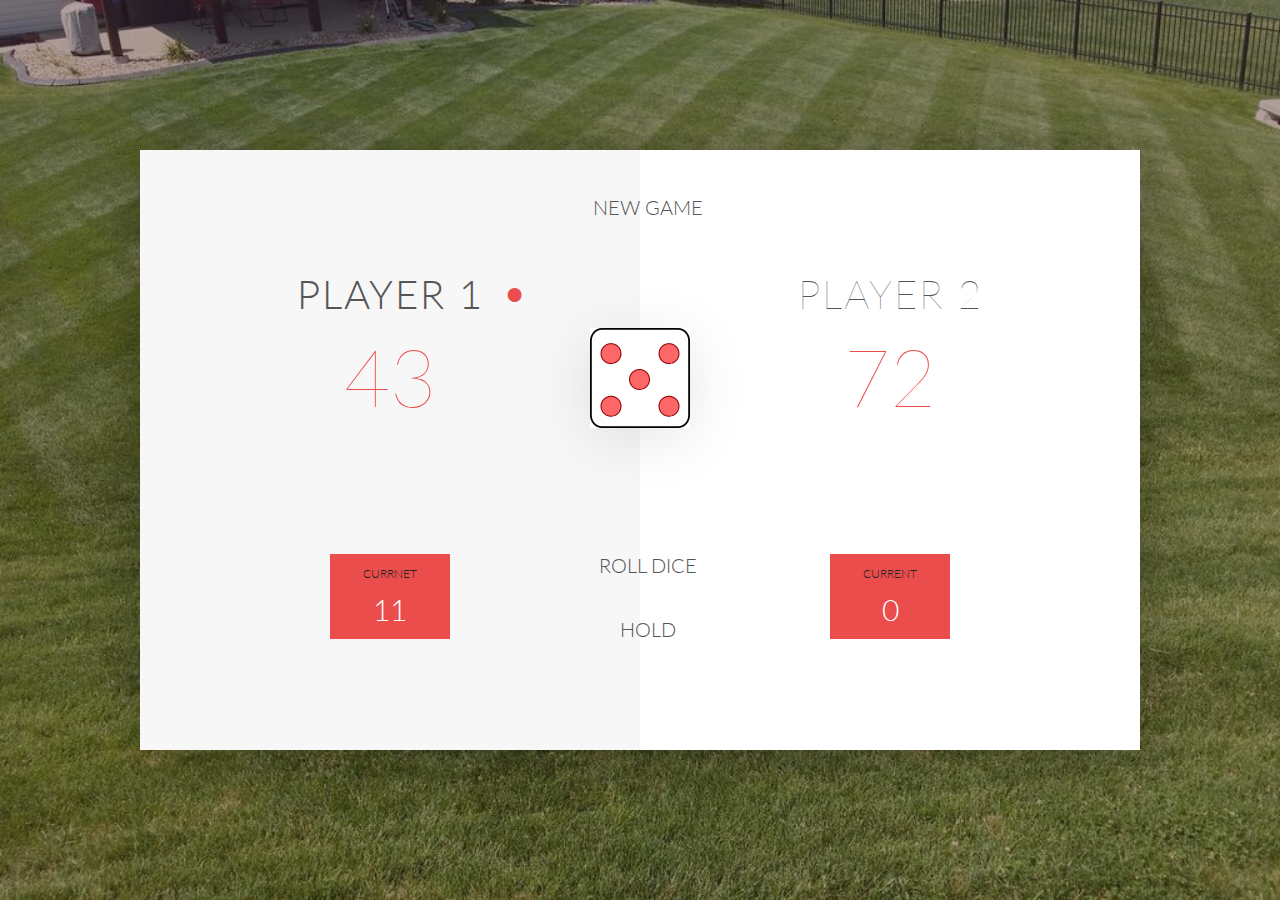
==== PigGame/index.html @ 84675b2d "pigiGame1" ====
<!DOCTYPE html>
<html lang="en">
    <head>
        <meta charset="UTF-8">
        <link href="https://fonts.googleapis.com/css?family=Lato:100,300,600" rel="stylesheet" type="text/css">
        <link href="http://code.ionicframework.com/ionicons/2.0.1/css/ionicons.min.css" rel="stylesheet" type="text/css">
        <link type="text/css" rel="stylesheet" href="style.css">

        <title>Pig Game</title>
    </head>

    <body>
        <div class="wrapper clearfix">
            <div class="player-0-panel active">
                <div class="player-name" id="name-0">Player 1</div>
                <div class="player-score" id="score-0">43</div>
                <div class="player-current-box">
                    <div class="player-current-label">Currnet</div>
                    <div class="player-current-score" id="currnet-0" >11</div>
                </div>
            </div>

            <div class="player-1-panel">
                <div class="player-name" id="name-1">Player 2</div>
                <div class="player-score" id="score-1">72</div>
                <div class="player-current-box">
                    <div class="player-current-label">Current</div>
                    <div class="player-current-score" id="current-1">0</div>
                </div>

            </div>
            <button class="btn-new"><i class="ion-ios-plus-outline"></i>New Game</button>
            <button class="btn-roll"><i class="ion-ios-loop"></i>Roll dice</button>
            <button class="btn-hold"><i class="ion-ios-download-outline"></i>Hold</button>


            <img src="Dice-5.png" alt="Dice" class="dice">
        </div>

        <script src="app.js"></script>
    </body>

</html>
---- PigGame/style.css ----
* {
    margin: 0;
    padding: 0;
    box-sizing: border-box;
}

.clearfix::after {
    content: "";
    display: table;
    clear: both;
}

body {
    background-image: linear-gradient(rgba(62, 20, 20, 0.4), rgba(62, 20, 20, 0.4)), url(back.jpg);
    background-size: cover;
    background-position: center;
    font-family: Lato;
    font-weight: 300;
    position: relative;
    height: 100vh;
    color: #555;
}

.wrapper {
    width: 1000px;
    position: absolute;
    top: 50%;
    left: 50%;
    transform: translate(-50%, -50%);
    background-color: #fff;
    box-shadow: 0px 10px 50px rgba(0, 0, 0, 0.3);
    overflow: hidden;
}

.player-0-panel,
.player-1-panel {
    width: 50%;
    float: left;
    height: 600px;
    padding: 100px;
}

.player-name {
    font-size: 40px;
    text-align: center;
    text-transform: uppercase;
    letter-spacing: 2px;
    font-weight: 100;
    margin-top: 20px;
    margin-bottom: 10px;
    position: relative;
}

.player-score {
    text-align: center;
    font-size: 80px;
    font-weight: 100;
    color: #EB4D4D;
    margin-bottom: 130px;
}

.active {
    background-color: #f7f7f7;
}

.active .player-name {
    font-weight: 300;
}

.active .player-name::after {
    content: "\2022";
    font-size: 47px;
    position: absolute;
    color: #EB4D4D;
    top: -7px;
    right: 10px;
}

.player-current-box {
    background-color: #EB4D4D;
    color: #fff;
    width: 40%;
    margin: 0 auto;
    padding: 12px;
    text-align: center;
}

.player-current-label {
    text-transform: uppercase;
    margin-bottom: 10px;
    font-size: 12px;
    color: #222;
}

.player-current-score {
    font-size: 30px;
}

button {
    position: absolute;
    width: 200px;
    left: 50%;
    transform: translateX(-50%);
    color: #555;
    background: none;
    border: none;
    font-family: Lato;
    font-size: 20px;
    text-transform: uppercase;
    cursor: pointer;
    font-weight: 300;
    transition: background-color 0.3s, color 0.3s;
}

button:hover {
    font-weight: 600;
}

button:hover i {
    margin-right: 20px;
}

button:focus {
    outline: none;
}

i {
    color: #EB4D4D;
    display: inline-block;
    margin-right: 15px;
    font-size: 32px;
    line-height: 1;
    vertical-align: text-top;
    margin-top: -4px;
    transition: margin 0.3s;
}

.btn-new { top: 45px;}
.btn-roll { top: 403px;}
.btn-hold { top: 467px;}

.dice {
    position: absolute;
    left: 50%;
    top: 178px;
    transform: translateX(-50%);
    height: 100px;
    box-shadow: 0px 10px 60px rgba(0, 0, 0, 0.10);
}

.winner { background-color: #f7f7f7; }
.winner .player-name { font-weight: 300; color: #EB4D4D; }
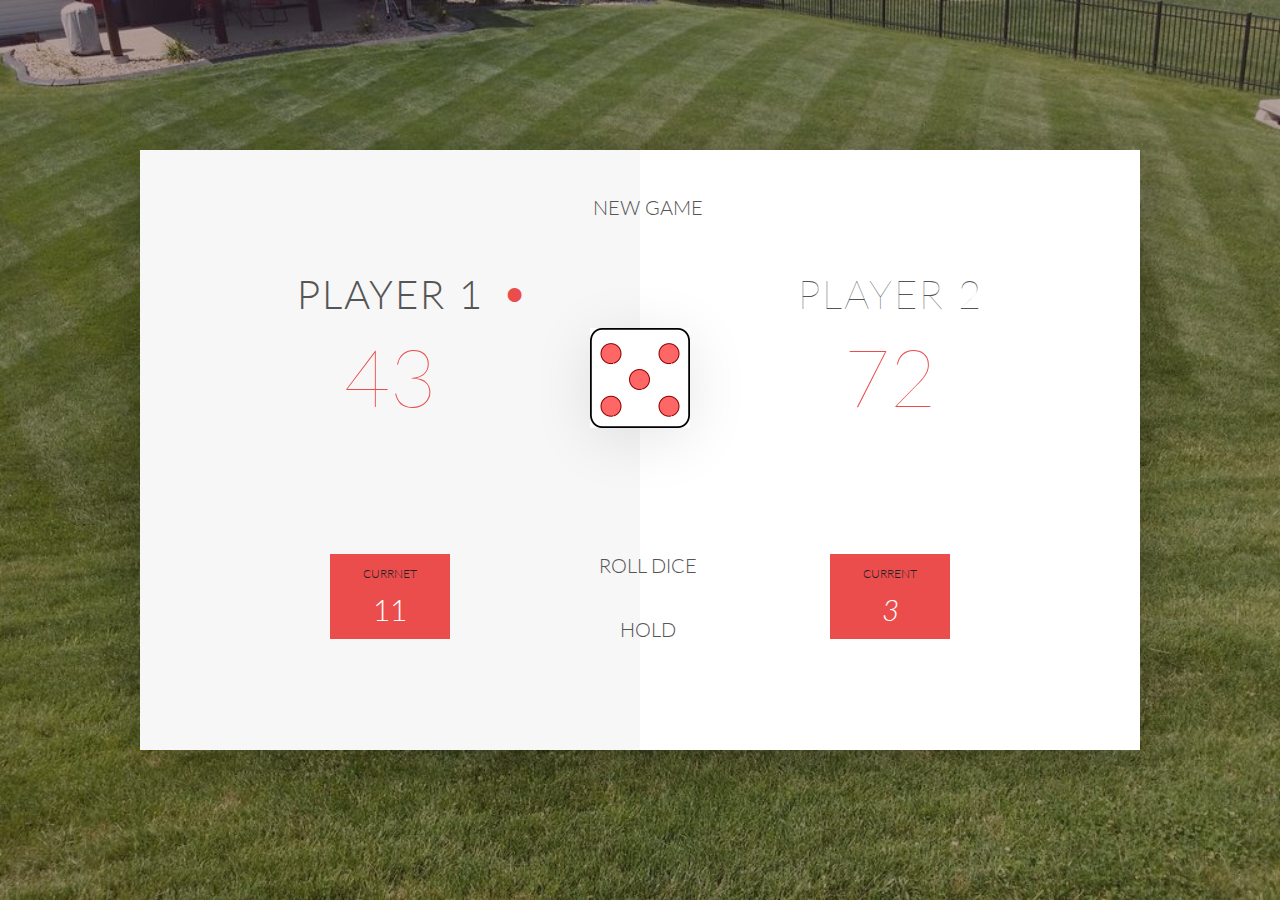
==== commit de749970: "queriSelector,  textContent" ====
--- a/PigGame/index.html
+++ b/PigGame/index.html
@@ -16,7 +16,7 @@
                 <div class="player-score" id="score-0">43</div>
                 <div class="player-current-box">
                     <div class="player-current-label">Currnet</div>
-                    <div class="player-current-score" id="currnet-0" >11</div>
+                    <div class="player-current-score" id="current-0" >11</div>
                 </div>
             </div>
 
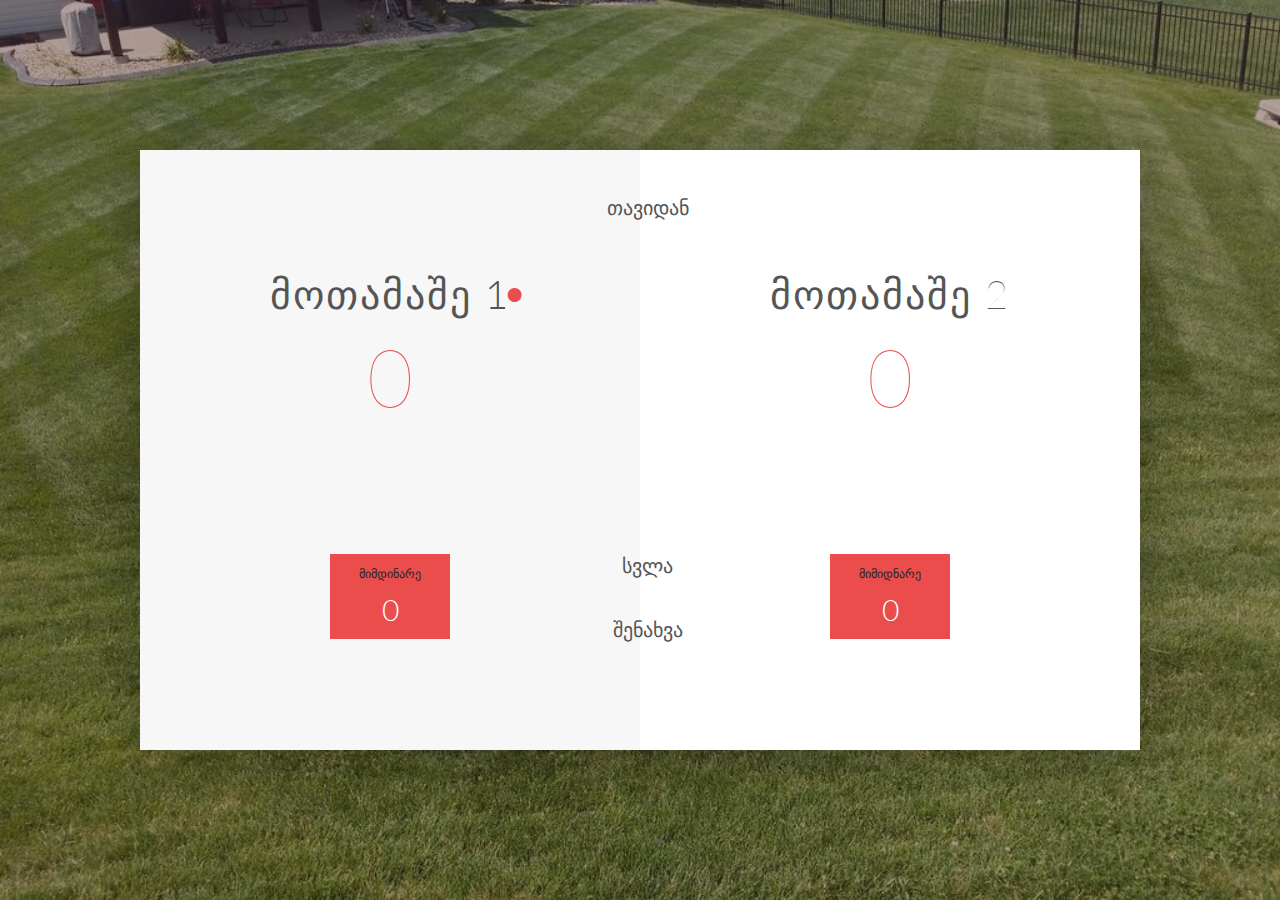
==== commit 37d820e9: "ending pigGame" ====
--- a/PigGame/index.html
+++ b/PigGame/index.html
@@ -6,32 +6,32 @@
         <link href="http://code.ionicframework.com/ionicons/2.0.1/css/ionicons.min.css" rel="stylesheet" type="text/css">
         <link type="text/css" rel="stylesheet" href="style.css">
 
-        <title>Pig Game</title>
+        <title>კამათელი</title>
     </head>
 
     <body>
         <div class="wrapper clearfix">
             <div class="player-0-panel active">
-                <div class="player-name" id="name-0">Player 1</div>
+                <div class="player-name" id="name-0">მოთამაშე 1</div>
                 <div class="player-score" id="score-0">43</div>
                 <div class="player-current-box">
-                    <div class="player-current-label">Currnet</div>
+                    <div class="player-current-label">მიმდინარე</div>
                     <div class="player-current-score" id="current-0" >11</div>
                 </div>
             </div>
 
             <div class="player-1-panel">
-                <div class="player-name" id="name-1">Player 2</div>
+                <div class="player-name" id="name-1">მოთამაშე 2</div>
                 <div class="player-score" id="score-1">72</div>
                 <div class="player-current-box">
-                    <div class="player-current-label">Current</div>
+                    <div class="player-current-label">მიმიდნარე</div>
                     <div class="player-current-score" id="current-1">0</div>
                 </div>
 
             </div>
-            <button class="btn-new"><i class="ion-ios-plus-outline"></i>New Game</button>
-            <button class="btn-roll"><i class="ion-ios-loop"></i>Roll dice</button>
-            <button class="btn-hold"><i class="ion-ios-download-outline"></i>Hold</button>
+            <button class="btn-new"><i class="ion-ios-plus-outline"></i>თავიდან</button>
+            <button class="btn-roll"><i class="ion-ios-loop"></i>სვლა</button>
+            <button class="btn-hold"><i class="ion-ios-download-outline"></i>შენახვა</button>
 
 
             <img src="Dice-5.png" alt="Dice" class="dice">
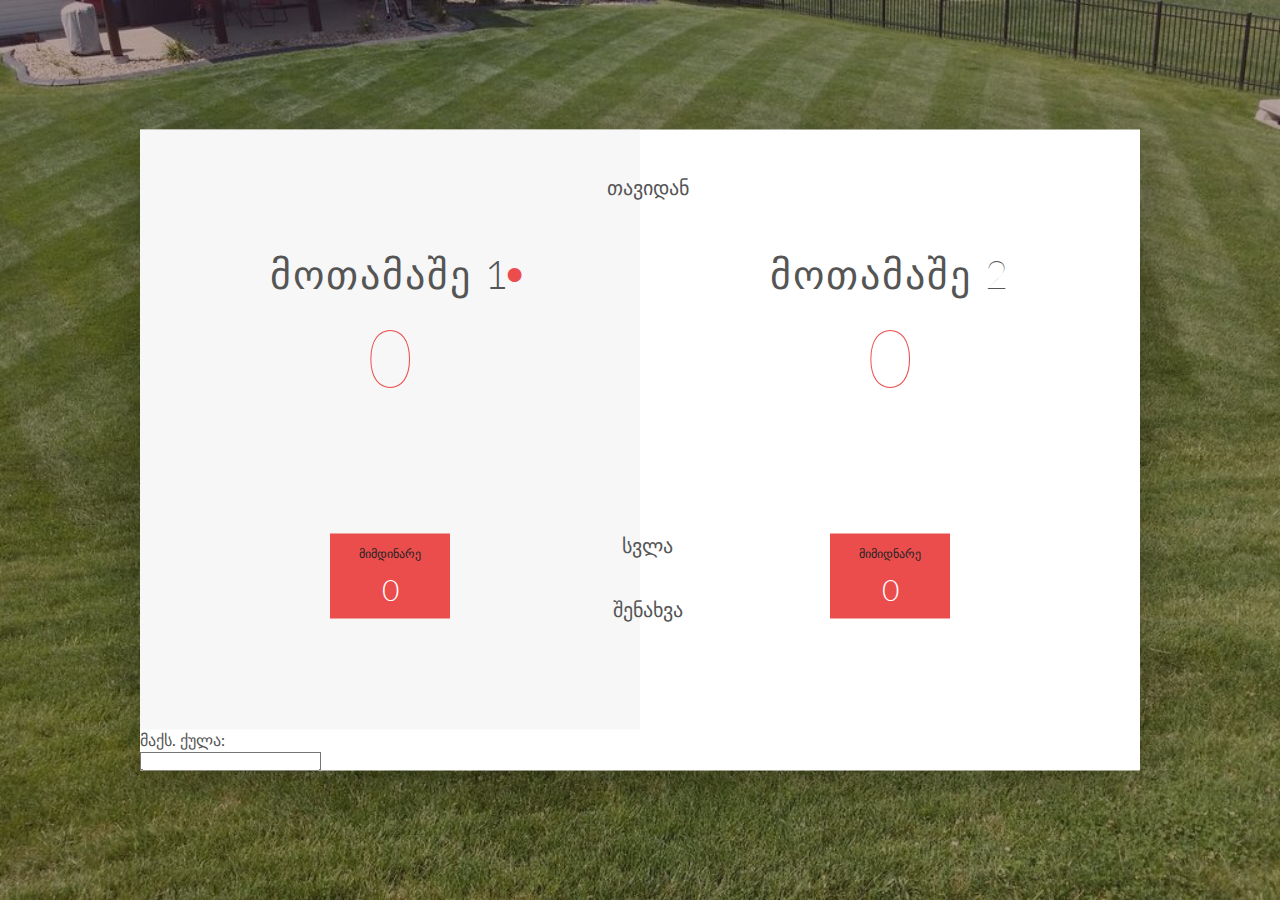
==== commit d96d6708: "adding scoreInput" ====
--- a/PigGame/index.html
+++ b/PigGame/index.html
@@ -29,6 +29,10 @@
                 </div>
 
             </div>
+
+            <b>მაქს. ქულა:<br></b>
+            <input class="score" id="scoreinput" type="text">
+
             <button class="btn-new"><i class="ion-ios-plus-outline"></i>თავიდან</button>
             <button class="btn-roll"><i class="ion-ios-loop"></i>სვლა</button>
             <button class="btn-hold"><i class="ion-ios-download-outline"></i>შენახვა</button>
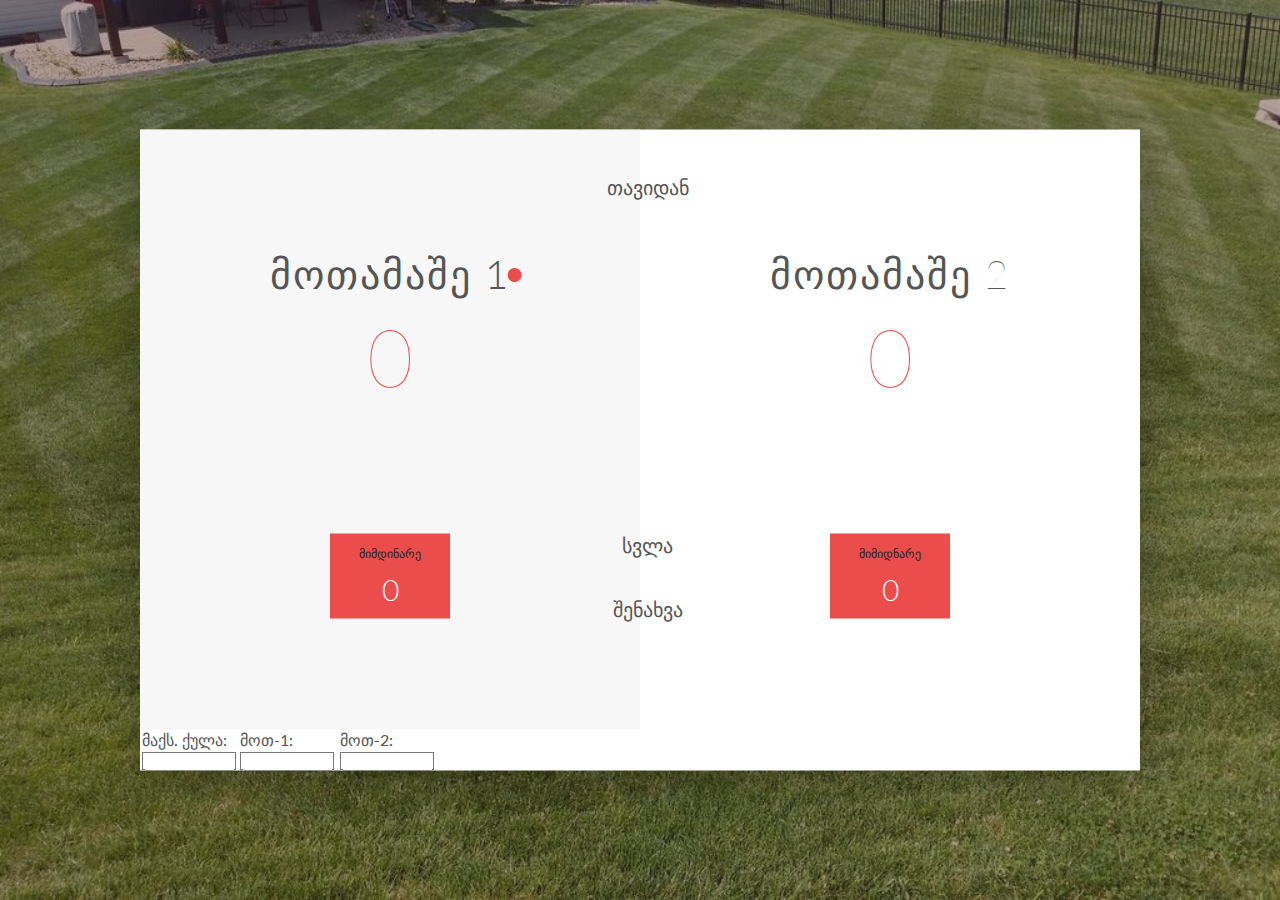
==== commit df084a8b: "adding second Dice" ====
--- a/PigGame/index.html
+++ b/PigGame/index.html
@@ -17,6 +17,7 @@
                 <div class="player-current-box">
                     <div class="player-current-label">მიმდინარე</div>
                     <div class="player-current-score" id="current-0" >11</div>
+
                 </div>
             </div>
 
@@ -30,8 +31,27 @@
 
             </div>
 
-            <b>მაქს. ქულა:<br></b>
-            <input class="score" id="scoreinput" type="text">
+            <div id="prop-panel" >
+                <div style="height: 43px; margin-left: 2px;" >
+                <b>მაქს. ქულა:<br></b>
+                <input class="score" id="scoreinput" type="text">
+                </div>
+
+                <div style= "height: 43px; margin-left: 100px;">
+                <b>მოთ-1:<br></b>
+                <input class="score" id="input-p-0" type="text">
+                </div>
+
+                <div style="margin-left: 200px;">
+                <b>მოთ-2:<br></b>
+                <input class="score" id="input-p-1" type="text">
+                </div>
+
+            </div>
+
+
+
+
 
             <button class="btn-new"><i class="ion-ios-plus-outline"></i>თავიდან</button>
             <button class="btn-roll"><i class="ion-ios-loop"></i>სვლა</button>
--- a/PigGame/style.css
+++ b/PigGame/style.css
@@ -57,6 +57,16 @@
     font-weight: 100;
     color: #EB4D4D;
     margin-bottom: 130px;
+}
+
+.score {
+    width: 94px;
+}
+
+.player-1-input {
+    margin-right: 0px;
+    margin-bottom: 0px;
+    margin-left: 100px;
 }
 
 .active {
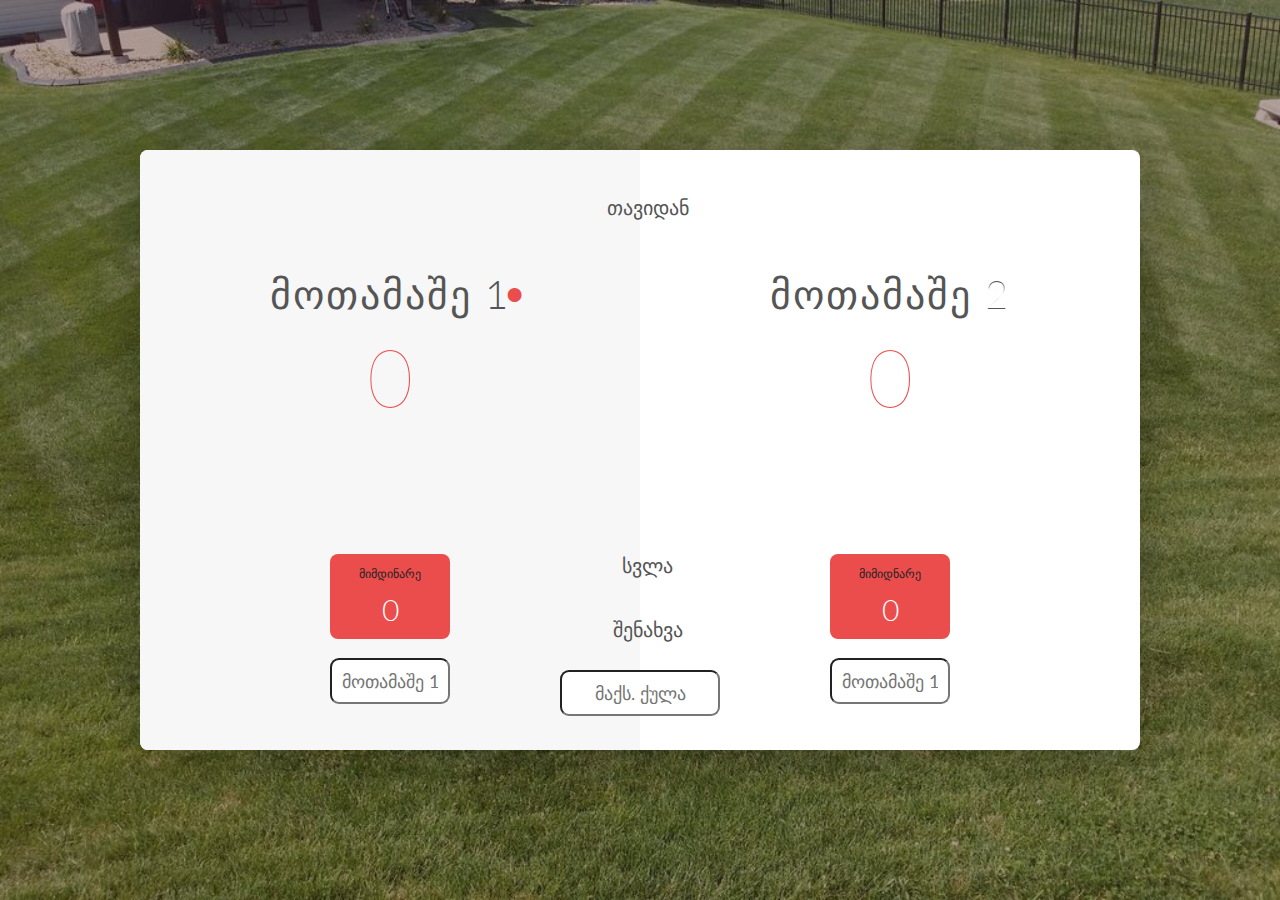
==== commit d8c84ebb: "finalVersionPigGame" ====
--- a/PigGame/index.html
+++ b/PigGame/index.html
@@ -10,15 +10,16 @@
     </head>
 
     <body>
-        <div class="wrapper clearfix">
+        <div class="wrapper clearfix" style="border-radius: 0.5em">
             <div class="player-0-panel active">
                 <div class="player-name" id="name-0">მოთამაშე 1</div>
                 <div class="player-score" id="score-0">43</div>
                 <div class="player-current-box">
                     <div class="player-current-label">მიმდინარე</div>
                     <div class="player-current-score" id="current-0" >11</div>
-
                 </div>
+                <br>
+                <input class="p-input" placeholder="მოთამაშე 1" id="input-p-0" type="text">
             </div>
 
             <div class="player-1-panel">
@@ -28,37 +29,18 @@
                     <div class="player-current-label">მიმიდნარე</div>
                     <div class="player-current-score" id="current-1">0</div>
                 </div>
-
+                <br>
+                <input class="p-input" placeholder="მოთამაშე 1" id="input-p-1" type="text">
             </div>
 
-            <div id="prop-panel" >
-                <div style="height: 43px; margin-left: 2px;" >
-                <b>მაქს. ქულა:<br></b>
-                <input class="score" id="scoreinput" type="text">
-                </div>
-
-                <div style= "height: 43px; margin-left: 100px;">
-                <b>მოთ-1:<br></b>
-                <input class="score" id="input-p-0" type="text">
-                </div>
-
-                <div style="margin-left: 200px;">
-                <b>მოთ-2:<br></b>
-                <input class="score" id="input-p-1" type="text">
-                </div>
-
-            </div>
-
-
-
-
-
+            <input class="score" placeholder="მაქს. ქულა" id="scoreinput" type="text">
             <button class="btn-new"><i class="ion-ios-plus-outline"></i>თავიდან</button>
             <button class="btn-roll"><i class="ion-ios-loop"></i>სვლა</button>
             <button class="btn-hold"><i class="ion-ios-download-outline"></i>შენახვა</button>
 
 
             <img src="Dice-5.png" alt="Dice" class="dice">
+            <img src="Dice-5.png" alt="Dice" class="dice2">
         </div>
 
         <script src="app.js"></script>
--- a/PigGame/style.css
+++ b/PigGame/style.css
@@ -1,3 +1,49 @@
+
+.p-input {
+    transform: translateX(75%);
+    color: #555;
+    font-size: 18px;
+    font-family: 'Lato';
+    text-align: center;
+    padding: 10px;
+    width: 120px;
+    text-transform: uppercase;
+    border-radius: 0.5em;
+}
+
+.score {
+    position: absolute;
+    left: 50%;
+    transform: translateX(-50%);
+    top: 520px;
+    color: #555;
+    font-size: 18px;
+    font-family: 'Lato';
+    text-align: center;
+    padding: 10px;
+    width: 160px;
+    text-transform: uppercase;
+    border-radius: 0.5em;
+}
+
+.dice {
+    position: absolute;
+    left: 50%;
+    top: 220px;
+    transform: translateX(-50%);
+    height: 100px;
+    box-shadow: 0px 10px 60px rgba(0, 0, 0, 0.10);
+}
+
+.dice2 {
+    position: absolute;
+    left: 50%;
+    top: 110px;
+    transform: translateX(-50%);
+    height: 100px;
+    box-shadow: 0px 10px 60px rgba(0, 0, 0, 0.10);
+}
+
 * {
     margin: 0;
     padding: 0;
@@ -59,9 +105,7 @@
     margin-bottom: 130px;
 }
 
-.score {
-    width: 94px;
-}
+
 
 .player-1-input {
     margin-right: 0px;
@@ -93,6 +137,7 @@
     margin: 0 auto;
     padding: 12px;
     text-align: center;
+    border-radius: 0.5em;
 }
 
 .player-current-label {
@@ -149,14 +194,7 @@
 .btn-roll { top: 403px;}
 .btn-hold { top: 467px;}
 
-.dice {
-    position: absolute;
-    left: 50%;
-    top: 178px;
-    transform: translateX(-50%);
-    height: 100px;
-    box-shadow: 0px 10px 60px rgba(0, 0, 0, 0.10);
-}
+
 
 .winner { background-color: #f7f7f7; }
 .winner .player-name { font-weight: 300; color: #EB4D4D; }
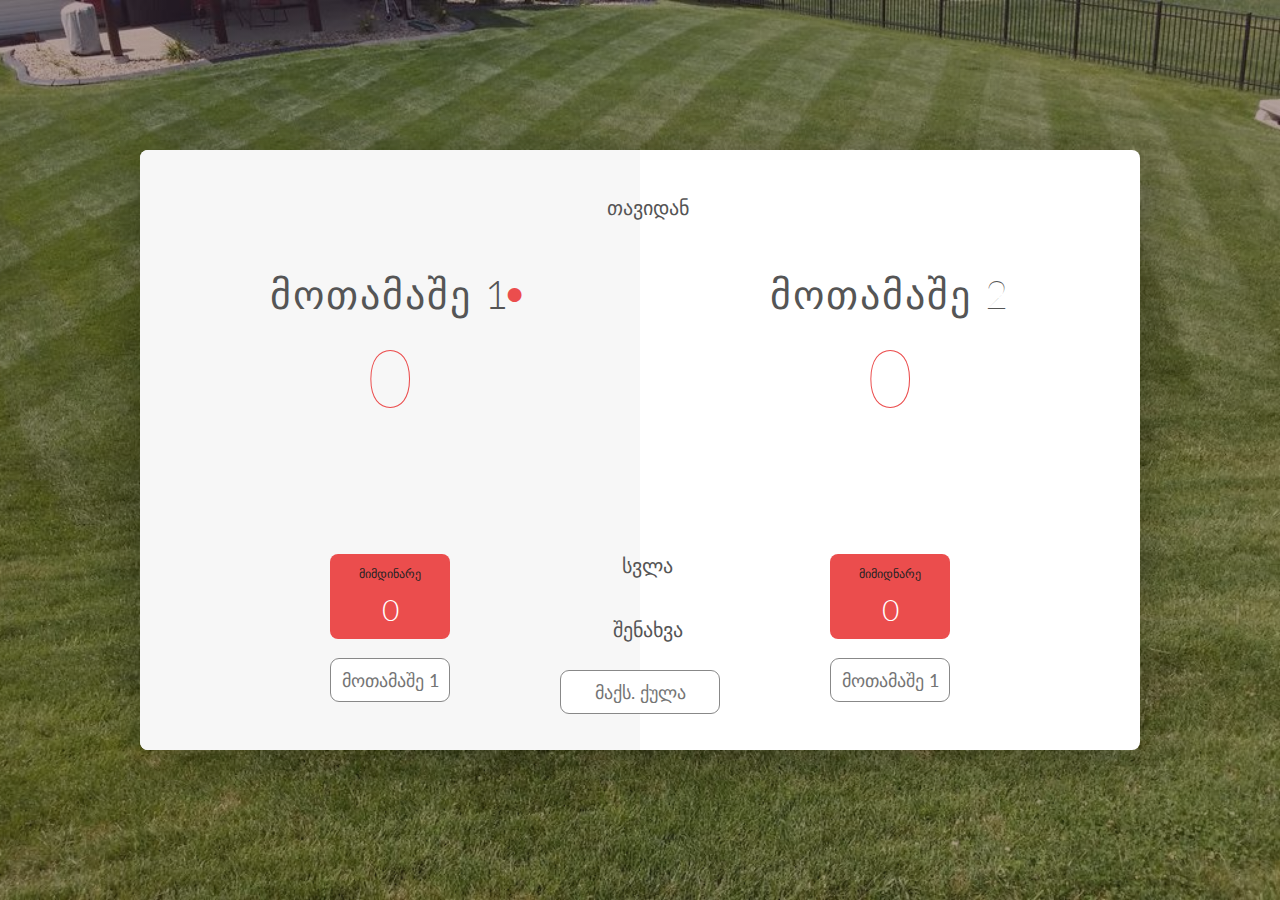
==== commit ef4691aa: "editfinalversion" ====
--- a/PigGame/index.html
+++ b/PigGame/index.html
@@ -19,7 +19,7 @@
                     <div class="player-current-score" id="current-0" >11</div>
                 </div>
                 <br>
-                <input class="p-input" placeholder="მოთამაშე 1" id="input-p-0" type="text">
+                <input class="p" placeholder="მოთამაშე 1" id="input-p-0" type="text">
             </div>
 
             <div class="player-1-panel">
@@ -30,7 +30,7 @@
                     <div class="player-current-score" id="current-1">0</div>
                 </div>
                 <br>
-                <input class="p-input" placeholder="მოთამაშე 1" id="input-p-1" type="text">
+                <input class="p" placeholder="მოთამაშე 1" id="input-p-1" type="text">
             </div>
 
             <input class="score" placeholder="მაქს. ქულა" id="scoreinput" type="text">
@@ -38,11 +38,9 @@
             <button class="btn-roll"><i class="ion-ios-loop"></i>სვლა</button>
             <button class="btn-hold"><i class="ion-ios-download-outline"></i>შენახვა</button>
 
-
             <img src="Dice-5.png" alt="Dice" class="dice">
             <img src="Dice-5.png" alt="Dice" class="dice2">
         </div>
-
         <script src="app.js"></script>
     </body>
 
--- a/PigGame/style.css
+++ b/PigGame/style.css
@@ -1,5 +1,10 @@
 
-.p-input {
+
+input {
+    border: solid 0.1em #888;
+    border-radius: 0.5em;
+}
+input.p {
     transform: translateX(75%);
     color: #555;
     font-size: 18px;
@@ -8,10 +13,9 @@
     padding: 10px;
     width: 120px;
     text-transform: uppercase;
-    border-radius: 0.5em;
-}
-
-.score {
+}
+
+input.score {
     position: absolute;
     left: 50%;
     transform: translateX(-50%);
@@ -22,8 +26,6 @@
     text-align: center;
     padding: 10px;
     width: 160px;
-    text-transform: uppercase;
-    border-radius: 0.5em;
 }
 
 .dice {
